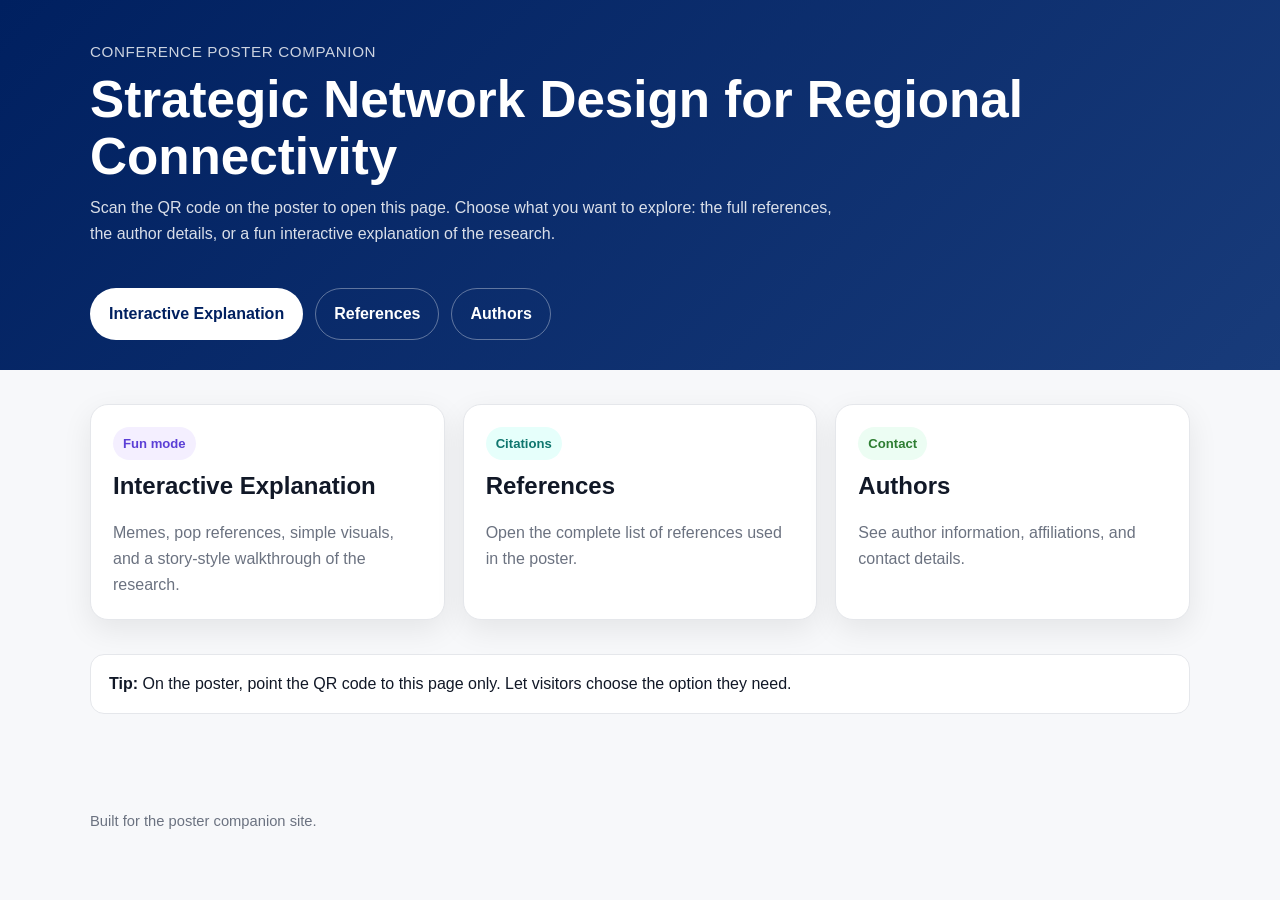
==== index.html @ 86bac4c9 "Add initial index.html for poster resources" ====
<!doctype html>
<html lang="en">
<head>
  <meta charset="utf-8" />
  <meta name="viewport" content="width=device-width,initial-scale=1" />
  <title>Poster Resources</title>
  <link rel="stylesheet" href="styles.css" />
</head>
<body>
  <header class="hero">
    <div class="container">
      <div class="topbar">
        <div>
          <div class="brand">Conference Poster Companion</div>
          <h1 class="page-title">Strategic Network Design for Regional Connectivity</h1>
          <p class="subtitle">
            Scan the QR code on the poster to open this page. Choose what you want to explore:
            the full references, the author details, or a fun interactive explanation of the research.
          </p>
        </div>
      </div>

      <div class="hero-actions">
        <a class="btn btn-primary" href="explanation.html">Interactive Explanation</a>
        <a class="btn btn-secondary" href="references.html">References</a>
        <a class="btn btn-secondary" href="authors.html">Authors</a>
      </div>
    </div>
  </header>

  <main class="section">
    <div class="container">
      <div class="grid cards-3">
        <a class="card card-link" href="explanation.html">
          <span class="tag purple">Fun mode</span>
          <h2>Interactive Explanation</h2>
          <p>Memes, pop references, simple visuals, and a story-style walkthrough of the research.</p>
        </a>

        <a class="card card-link" href="references.html">
          <span class="tag teal">Citations</span>
          <h2>References</h2>
          <p>Open the complete list of references used in the poster.</p>
        </a>

        <a class="card card-link" href="authors.html">
          <span class="tag green">Contact</span>
          <h2>Authors</h2>
          <p>See author information, affiliations, and contact details.</p>
        </a>
      </div>

      <div class="section">
        <div class="note">
          <strong>Tip:</strong> On the poster, point the QR code to this page only. Let visitors choose the option they need.
        </div>
      </div>
    </div>
  </main>

  <footer class="footer">
    <div class="container">
      Built for the poster companion site.
    </div>
  </footer>
</body>
</html>
---- styles.css ----
:root {
  --bg: #f7f8fa;
  --card: #ffffff;
  --text: #111827;
  --muted: #6b7280;
  --border: #e5e7eb;
  --navy: #002060;
  --teal: #0f766e;
  --green: #2e7d32;
  --orange: #c65a11;
  --purple: #5b3fd6;
  --shadow: 0 10px 30px rgba(0, 0, 0, 0.08);
  --radius: 18px;
}

* {
  box-sizing: border-box;
}

html, body {
  margin: 0;
  padding: 0;
  background: var(--bg);
  color: var(--text);
  font-family: Arial, Helvetica, sans-serif;
  line-height: 1.6;
}

a {
  color: inherit;
  text-decoration: none;
}

.container {
  width: min(1100px, calc(100% - 32px));
  margin: 0 auto;
}

.hero {
  background: linear-gradient(135deg, var(--navy), #183b7a);
  color: white;
  padding: 40px 0 30px;
}

.hero .subtitle {
  color: rgba(255, 255, 255, 0.85);
  max-width: 760px;
  margin-top: 10px;
}

.topbar {
  display: flex;
  align-items: center;
  justify-content: space-between;
  gap: 20px;
  flex-wrap: wrap;
}

.brand {
  font-size: 0.95rem;
  letter-spacing: 0.04em;
  text-transform: uppercase;
  color: rgba(255,255,255,0.8);
}

.page-title {
  font-size: clamp(2rem, 4vw, 3.5rem);
  line-height: 1.1;
  margin: 8px 0 0;
}

.hero-actions {
  display: flex;
  flex-wrap: wrap;
  gap: 12px;
  margin-top: 26px;
}

.btn {
  display: inline-block;
  padding: 12px 18px;
  border-radius: 999px;
  font-weight: 700;
  border: 1px solid transparent;
  transition: transform 0.2s ease, box-shadow 0.2s ease, opacity 0.2s ease;
}

.btn:hover {
  transform: translateY(-2px);
  box-shadow: var(--shadow);
}

.btn-primary {
  background: white;
  color: var(--navy);
}

.btn-secondary {
  background: transparent;
  color: white;
  border-color: rgba(255,255,255,0.35);
}

.section {
  padding: 34px 0;
}

.grid {
  display: grid;
  gap: 18px;
}

.cards-3 {
  grid-template-columns: repeat(3, minmax(0, 1fr));
}

.cards-2 {
  grid-template-columns: repeat(2, minmax(0, 1fr));
}

@media (max-width: 900px) {
  .cards-3, .cards-2 {
    grid-template-columns: 1fr;
  }
}

.card {
  background: var(--card);
  border: 1px solid var(--border);
  border-radius: var(--radius);
  box-shadow: var(--shadow);
  padding: 22px;
}

.card h2, .card h3 {
  margin-top: 0;
  line-height: 1.2;
}

.card p {
  color: var(--muted);
  margin-bottom: 0;
}

.card-link {
  display: block;
  height: 100%;
  transition: transform 0.2s ease, box-shadow 0.2s ease;
}

.card-link:hover {
  transform: translateY(-3px);
  box-shadow: 0 14px 34px rgba(0, 0, 0, 0.12);
}

.tag {
  display: inline-block;
  font-size: 0.82rem;
  padding: 6px 10px;
  border-radius: 999px;
  background: #eef2ff;
  color: var(--navy);
  font-weight: 700;
  margin-bottom: 12px;
}

.tag.teal { background: #e6fffb; color: var(--teal); }
.tag.green { background: #ecfdf3; color: var(--green); }
.tag.orange { background: #fff5ec; color: var(--orange); }
.tag.purple { background: #f4efff; color: var(--purple); }

.list-clean {
  padding-left: 18px;
  margin: 0;
}

.list-clean li {
  margin: 10px 0;
}

.muted {
  color: var(--muted);
}

.small {
  font-size: 0.92rem;
}

.figure {
  width: 100%;
  border-radius: 14px;
  border: 1px solid var(--border);
  display: block;
}

.footer {
  padding: 28px 0 40px;
  color: var(--muted);
  font-size: 0.92rem;
}

.note {
  border-left: 5px solid var(--navy);
  background: white;
  padding: 16px 18px;
  border-radius: 14px;
  border: 1px solid var(--border);
}
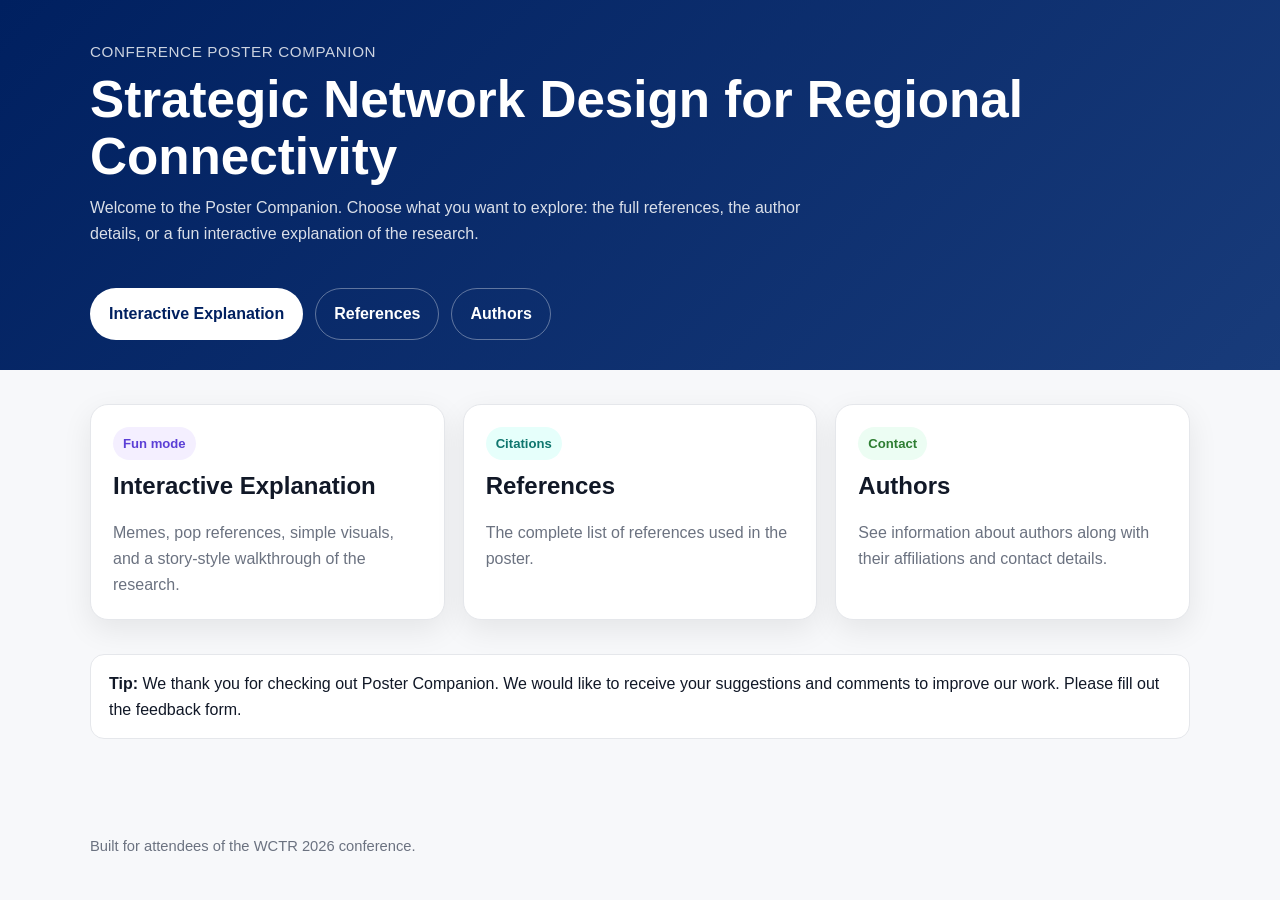
==== commit dfe14ea8: "Update text and improve footer message in index.html" ====
--- a/index.html
+++ b/index.html
@@ -14,7 +14,7 @@
           <div class="brand">Conference Poster Companion</div>
           <h1 class="page-title">Strategic Network Design for Regional Connectivity</h1>
           <p class="subtitle">
-            Scan the QR code on the poster to open this page. Choose what you want to explore:
+            Welcome to the Poster Companion. Choose what you want to explore:
             the full references, the author details, or a fun interactive explanation of the research.
           </p>
         </div>
@@ -40,27 +40,30 @@
         <a class="card card-link" href="references.html">
           <span class="tag teal">Citations</span>
           <h2>References</h2>
-          <p>Open the complete list of references used in the poster.</p>
+          <p>The complete list of references used in the poster.</p>
         </a>
 
         <a class="card card-link" href="authors.html">
           <span class="tag green">Contact</span>
           <h2>Authors</h2>
-          <p>See author information, affiliations, and contact details.</p>
+          <p>See information about authors along with their affiliations and contact details.</p>
         </a>
       </div>
 
       <div class="section">
-        <div class="note">
-          <strong>Tip:</strong> On the poster, point the QR code to this page only. Let visitors choose the option they need.
-        </div>
-      </div>
+       <div class="note">
+        <strong>Tip:</strong> We thank you for checking out Poster Companion. We would like to receive your suggestions and comments to improve our work. Please fill out the
+        <a href="https://forms.gle/PcdXLLpc63JHML6s5" target="_blank" rel="noopener noreferrer">
+         feedback form.
+        </a>
+     </div>
+   </div>
     </div>
   </main>
 
   <footer class="footer">
     <div class="container">
-      Built for the poster companion site.
+      Built for attendees of the WCTR 2026 conference.
     </div>
   </footer>
 </body>
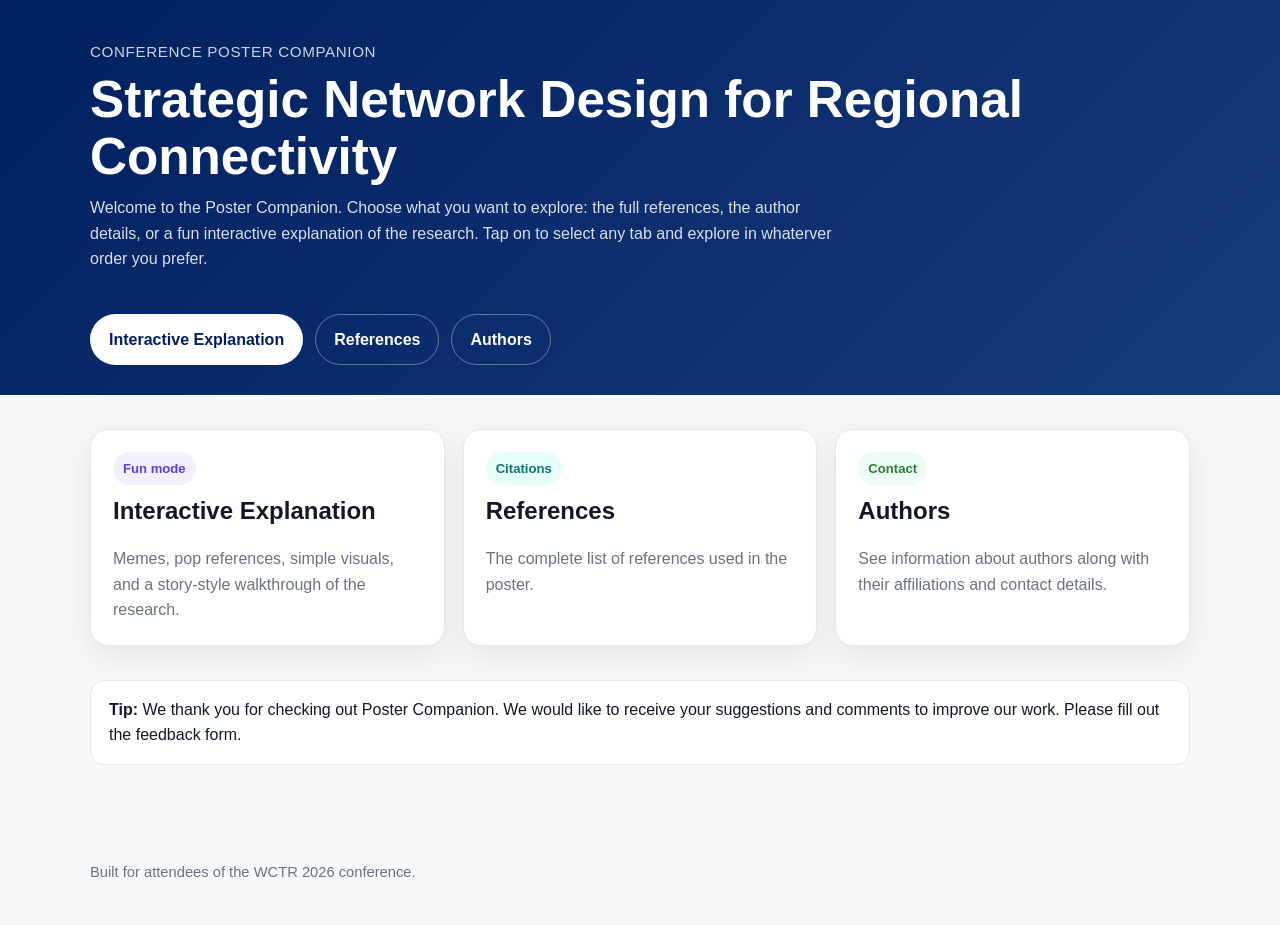
==== commit e26a8468: "Revise subtitle for clarity on tab selection Updated the subtitle text to clarify navigation options" ====
--- a/index.html
+++ b/index.html
@@ -3,7 +3,7 @@
 <head>
   <meta charset="utf-8" />
   <meta name="viewport" content="width=device-width,initial-scale=1" />
-  <title>Poster Resources</title>
+  <title>Conference Poster Companion</title>
   <link rel="stylesheet" href="styles.css" />
 </head>
 <body>
@@ -15,7 +15,7 @@
           <h1 class="page-title">Strategic Network Design for Regional Connectivity</h1>
           <p class="subtitle">
             Welcome to the Poster Companion. Choose what you want to explore:
-            the full references, the author details, or a fun interactive explanation of the research.
+            the full references, the author details, or a fun interactive explanation of the research. Tap on to select any tab and explore in whaterver order you prefer.
           </p>
         </div>
       </div>
--- a/styles.css
+++ b/styles.css
@@ -206,3 +206,115 @@
   border-radius: 14px;
   border: 1px solid var(--border);
 }
+
+.meme-row {
+  display: flex;
+  gap: 16px;
+  align-items: flex-start;
+  flex-wrap: wrap;
+}
+
+.meme-half {
+  width: calc(50% - 8px);
+}
+
+@media (max-width: 900px) {
+  .meme-half {
+    width: 100%;
+  }
+}
+
+
+/* =========================================
+   Flip & Reveal Gamified Grid Styles
+   ========================================= */
+
+.flip-card {
+  background-color: transparent;
+  perspective: 1000px; /* Gives the 3D depth effect */
+  min-height: 400px;
+  margin-bottom: 20px;
+}
+
+.flip-card-inner {
+  position: relative;
+  width: 100%;
+  height: 100%;
+  transition: transform 0.7s cubic-bezier(0.4, 0.2, 0.2, 1);
+  transform-style: preserve-3d;
+  cursor: pointer;
+}
+
+/* Triggers the flip on hover (Desktop) and focus/active (Mobile tap) */
+.flip-card:hover .flip-card-inner,
+.flip-card:focus-within .flip-card-inner {
+  transform: rotateY(180deg);
+}
+
+.flip-card-front, 
+.flip-card-back {
+  position: absolute;
+  width: 100%;
+  height: 100%;
+  backface-visibility: hidden;
+  -webkit-backface-visibility: hidden; /* Safari support */
+  display: flex;
+  flex-direction: column;
+  overflow: hidden;
+}
+
+.flip-card-front {
+  background-color: var(--card);
+  z-index: 2;
+  justify-content: space-between;
+}
+
+.flip-card-front .front-header {
+  padding: 16px 22px;
+}
+
+.flip-card-front h3 {
+  margin-bottom: 0;
+}
+
+.flip-card-front img.figure {
+  flex-grow: 1;
+  object-fit: contain;
+  border-radius: 0;
+  border-left: none;
+  border-right: none;
+  max-height: 260px;
+  background-color: #f0f0f0; /* Soft background for images */
+}
+
+.flip-hint {
+  text-align: center;
+  font-size: 0.85rem;
+  color: var(--muted);
+  padding: 14px;
+  font-weight: 700;
+  background: #f8f9fa;
+  border-top: 1px solid var(--border);
+  text-transform: uppercase;
+  letter-spacing: 0.05em;
+}
+
+.flip-card-back {
+  background-color: var(--navy);
+  color: white;
+  transform: rotateY(180deg);
+  justify-content: center;
+  align-items: center;
+  text-align: center;
+  padding: 40px;
+}
+
+.flip-card-back h3 {
+  color: white;
+  margin-bottom: 15px;
+}
+
+.flip-card-back p {
+  color: rgba(255, 255, 255, 0.9);
+  font-size: 1.1rem;
+}
